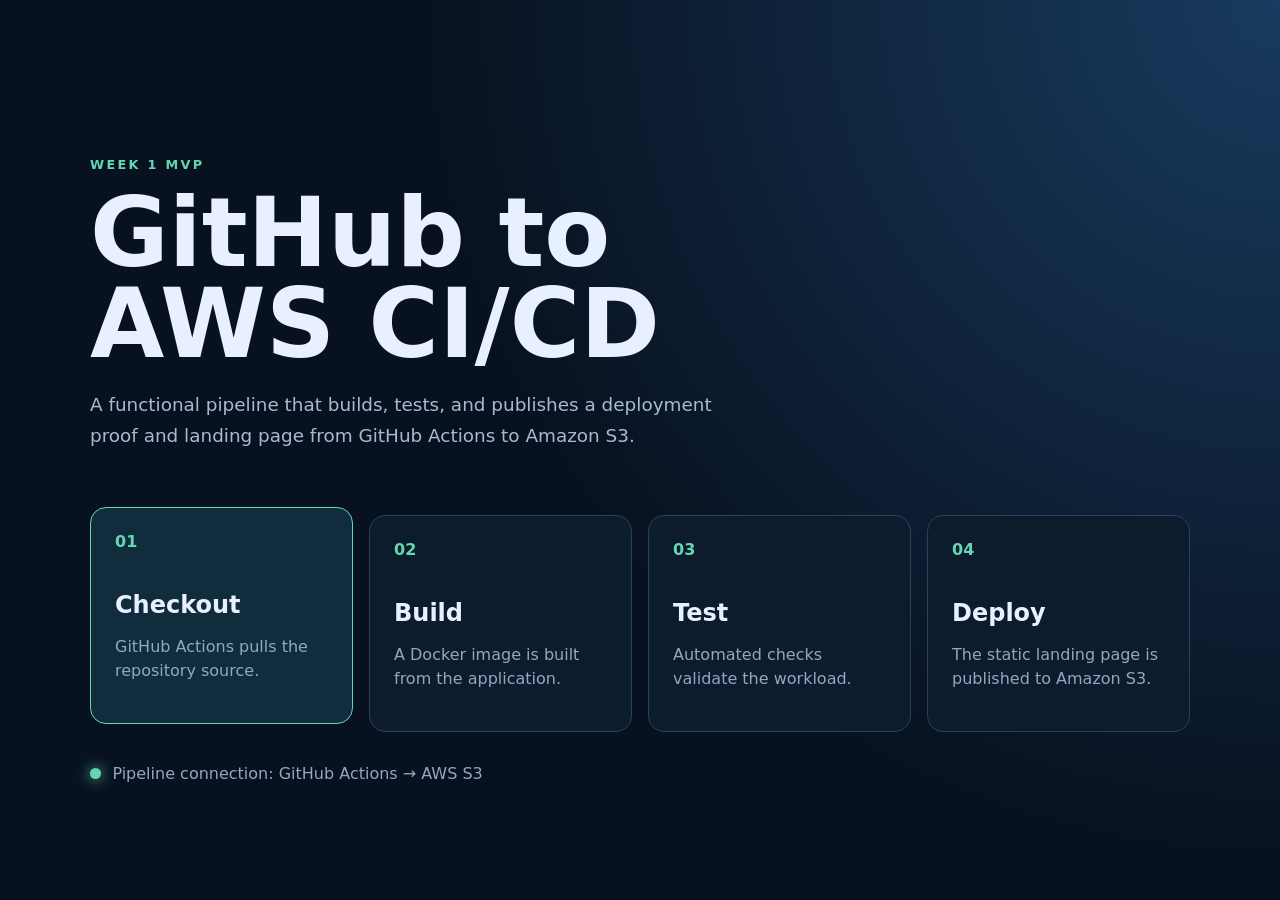
==== site/index.html @ 6fbb1c0e "Deploy landing page to S3" ====
<!doctype html>
<html lang="en">
  <head>
    <meta charset="utf-8">
    <meta name="viewport" content="width=device-width, initial-scale=1">
    <title>GitHub to AWS CI/CD</title>
    <link rel="stylesheet" href="style.css">
  </head>
  <body>
    <main class="container">
      <p class="eyebrow">WEEK 1 MVP</p>
      <h1>GitHub to AWS CI/CD</h1>
      <p class="intro">A functional pipeline that builds, tests, and publishes a deployment proof and landing page from GitHub Actions to Amazon S3.</p>
      <section class="pipeline" aria-label="CI/CD pipeline stages">
        <article class="stage"><span class="stage-number">01</span><h2>Checkout</h2><p>GitHub Actions pulls the repository source.</p></article>
        <article class="stage"><span class="stage-number">02</span><h2>Build</h2><p>A Docker image is built from the application.</p></article>
        <article class="stage"><span class="stage-number">03</span><h2>Test</h2><p>Automated checks validate the workload.</p></article>
        <article class="stage"><span class="stage-number">04</span><h2>Deploy</h2><p>The static landing page is published to Amazon S3.</p></article>
      </section>
      <footer><span class="status-dot" aria-hidden="true"></span><span>Pipeline connection: GitHub Actions → AWS S3</span></footer>
    </main>
    <script src="script.js"></script>
  </body>
</html>
---- site/style.css ----
:root { color-scheme: dark; font-family: Inter, ui-sans-serif, system-ui, sans-serif; background: #08111f; color: #e8f0ff; }
* { box-sizing: border-box; }
body { margin: 0; min-height: 100vh; background: radial-gradient(circle at top right, #183b5f, #08111f 55%); }
.container { width: min(1100px, 92%); margin: 0 auto; padding: 9rem 0 3rem; }
.eyebrow { color: #65d6b2; font-size: .8rem; font-weight: 800; letter-spacing: .18em; }
h1 { max-width: 720px; margin: 1rem 0; font-size: clamp(2.7rem, 8vw, 6rem); line-height: .95; }
.intro { max-width: 650px; color: #a8bad3; font-size: 1.15rem; line-height: 1.7; }
.pipeline { display: grid; grid-template-columns: repeat(4, 1fr); gap: 1rem; margin-top: 4rem; }
.stage { padding: 1.5rem; min-height: 190px; border: 1px solid #27415e; border-radius: 1rem; background: #0d1c2d; transition: transform .3s, border-color .3s, background .3s; }
.stage.active { transform: translateY(-8px); border-color: #65d6b2; background: #112d3d; }
.stage-number { color: #65d6b2; font-weight: 800; }
h2 { margin: 2.5rem 0 .5rem; }
.stage p { color: #91a7c2; line-height: 1.5; }
footer { display: flex; gap: .7rem; align-items: center; margin-top: 2rem; color: #91a7c2; }
.status-dot { width: .7rem; height: .7rem; border-radius: 50%; background: #65d6b2; box-shadow: 0 0 14px #65d6b2; }
@media (max-width: 760px) { .container { padding-top: 5rem; } .pipeline { grid-template-columns: 1fr 1fr; } }
@media (max-width: 460px) { .pipeline { grid-template-columns: 1fr; } }
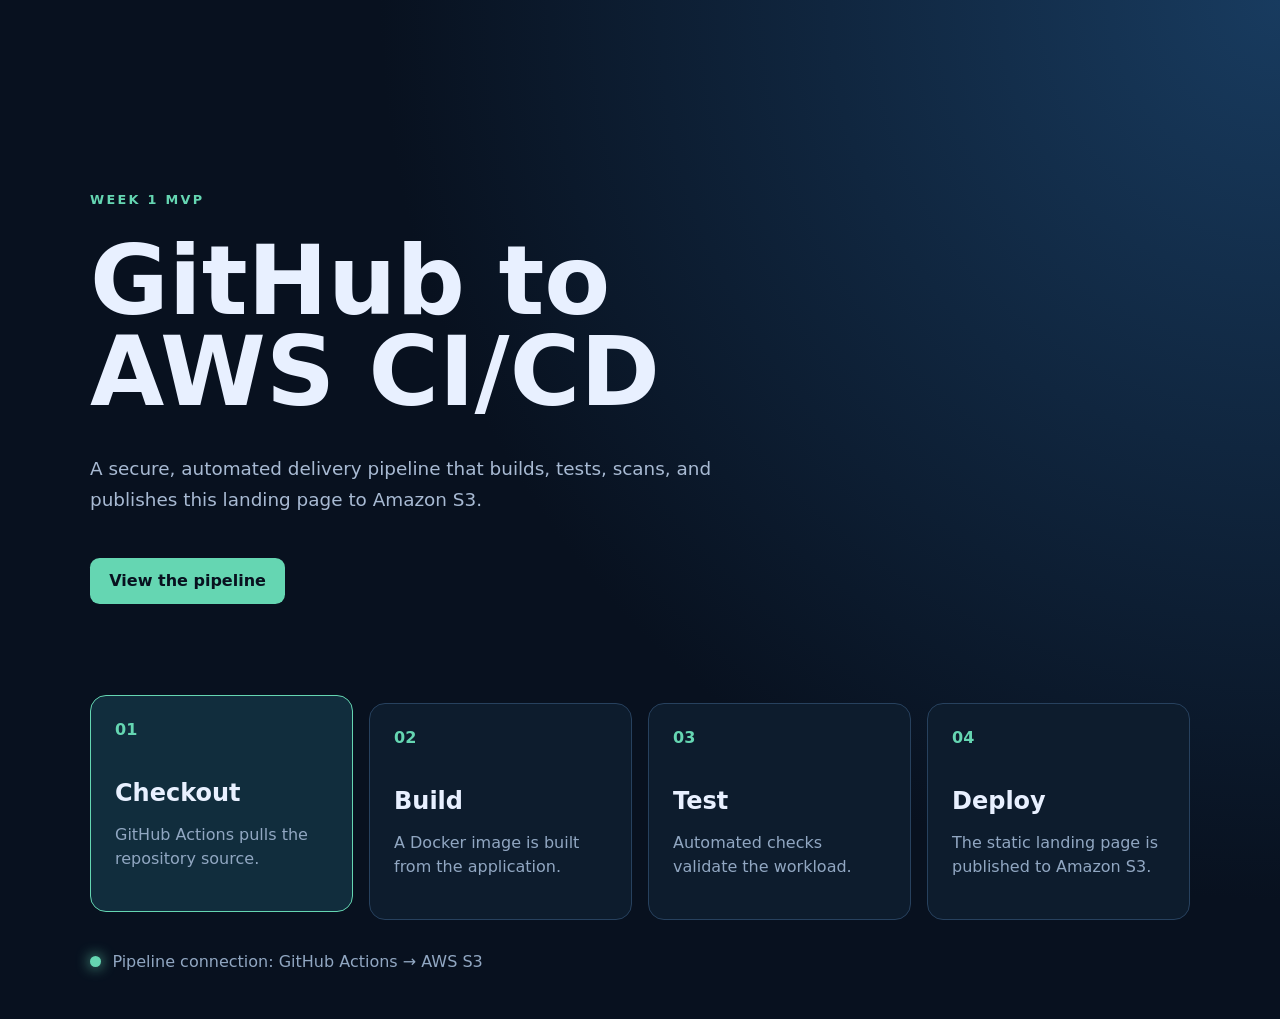
==== commit c421df88: "Improve one-page landing site" ====
--- a/site/index.html
+++ b/site/index.html
@@ -8,10 +8,14 @@
   </head>
   <body>
     <main class="container">
-      <p class="eyebrow">WEEK 1 MVP</p>
-      <h1>GitHub to AWS CI/CD</h1>
-      <p class="intro">A functional pipeline that builds, tests, and publishes a deployment proof and landing page from GitHub Actions to Amazon S3.</p>
-      <section class="pipeline" aria-label="CI/CD pipeline stages">
+      <section class="hero">
+        <p class="eyebrow">WEEK 1 MVP</p>
+        <h1>GitHub to AWS CI/CD</h1>
+        <p class="intro">A secure, automated delivery pipeline that builds, tests, scans, and publishes this landing page to Amazon S3.</p>
+        <a class="button" href="#pipeline">View the pipeline</a>
+      </section>
+
+      <section id="pipeline" class="pipeline" aria-label="CI/CD pipeline stages">
         <article class="stage"><span class="stage-number">01</span><h2>Checkout</h2><p>GitHub Actions pulls the repository source.</p></article>
         <article class="stage"><span class="stage-number">02</span><h2>Build</h2><p>A Docker image is built from the application.</p></article>
         <article class="stage"><span class="stage-number">03</span><h2>Test</h2><p>Automated checks validate the workload.</p></article>
--- a/site/style.css
+++ b/site/style.css
@@ -2,9 +2,11 @@
 * { box-sizing: border-box; }
 body { margin: 0; min-height: 100vh; background: radial-gradient(circle at top right, #183b5f, #08111f 55%); }
 .container { width: min(1100px, 92%); margin: 0 auto; padding: 9rem 0 3rem; }
+.hero { min-height: 55vh; display: flex; flex-direction: column; align-items: flex-start; justify-content: center; }
 .eyebrow { color: #65d6b2; font-size: .8rem; font-weight: 800; letter-spacing: .18em; }
 h1 { max-width: 720px; margin: 1rem 0; font-size: clamp(2.7rem, 8vw, 6rem); line-height: .95; }
 .intro { max-width: 650px; color: #a8bad3; font-size: 1.15rem; line-height: 1.7; }
+.button { margin-top: 1.5rem; padding: .85rem 1.2rem; border-radius: .6rem; background: #65d6b2; color: #08111f; font-weight: 800; text-decoration: none; }
 .pipeline { display: grid; grid-template-columns: repeat(4, 1fr); gap: 1rem; margin-top: 4rem; }
 .stage { padding: 1.5rem; min-height: 190px; border: 1px solid #27415e; border-radius: 1rem; background: #0d1c2d; transition: transform .3s, border-color .3s, background .3s; }
 .stage.active { transform: translateY(-8px); border-color: #65d6b2; background: #112d3d; }
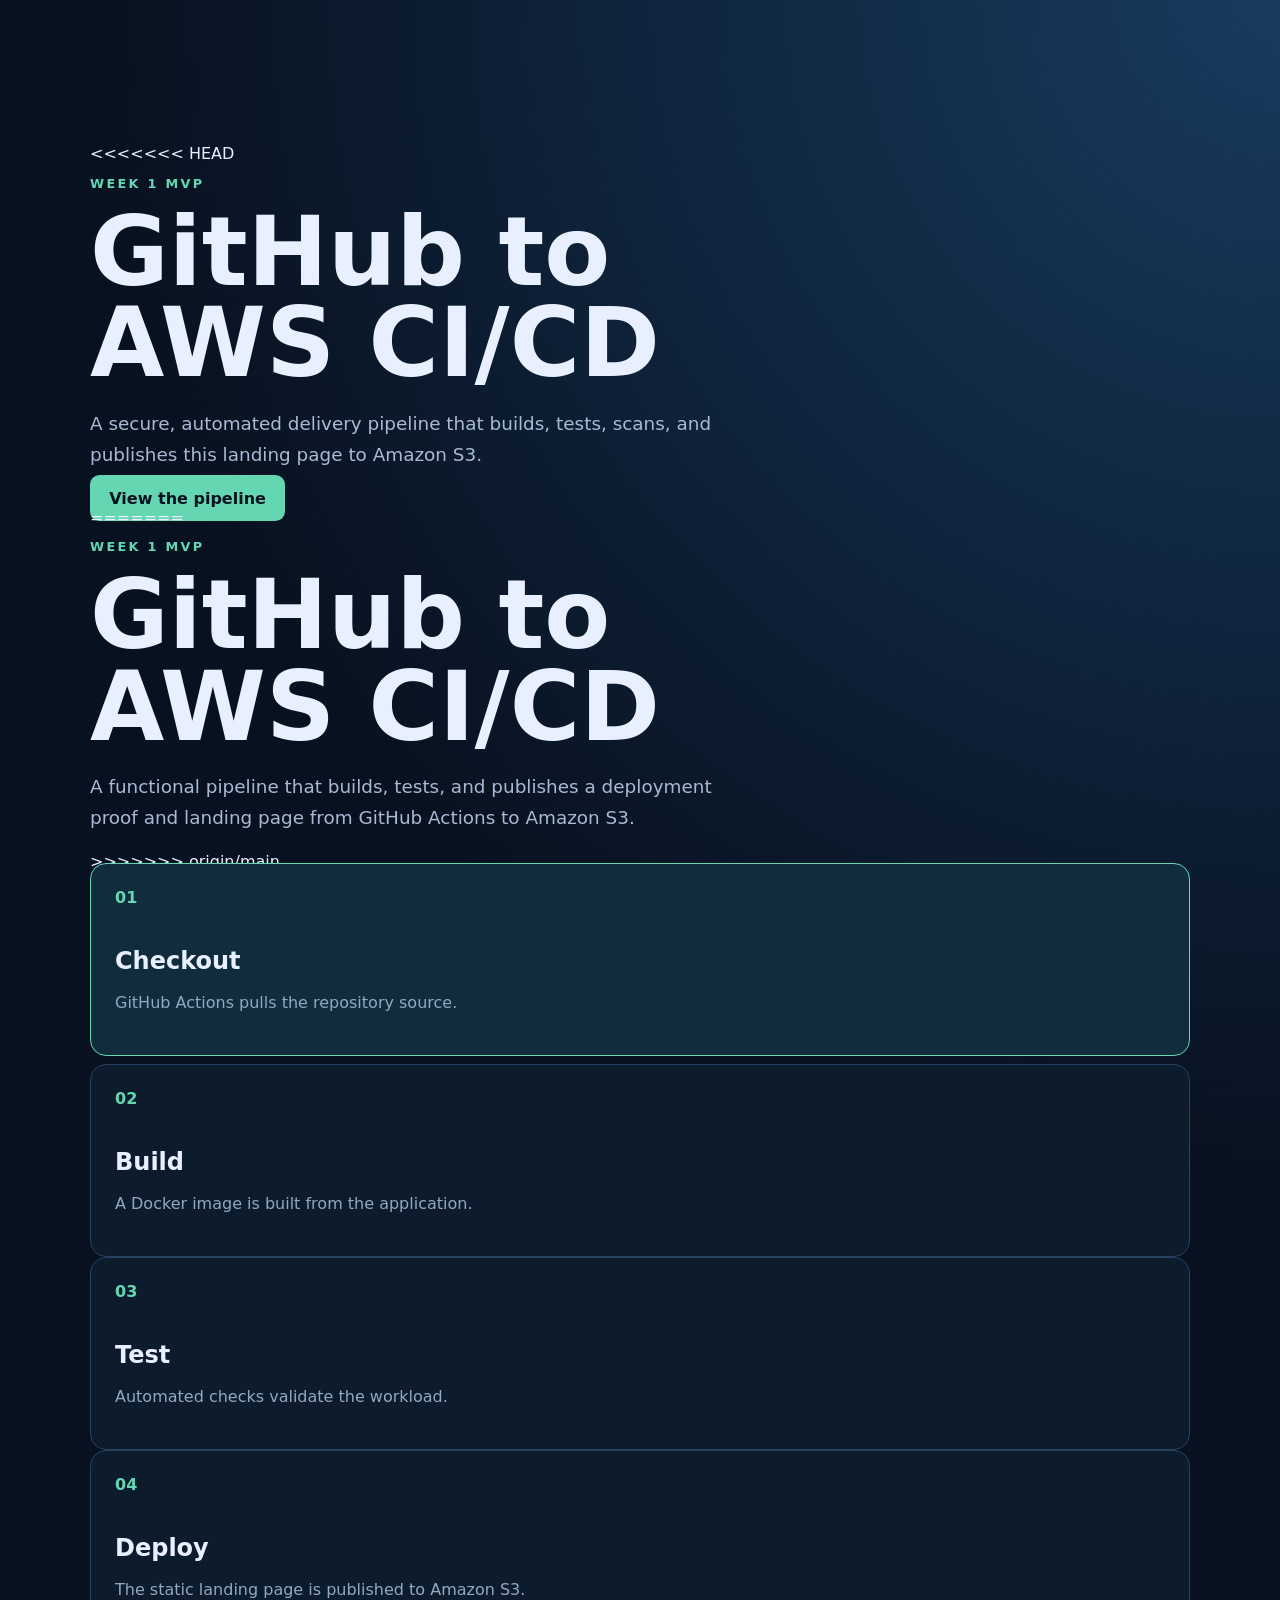
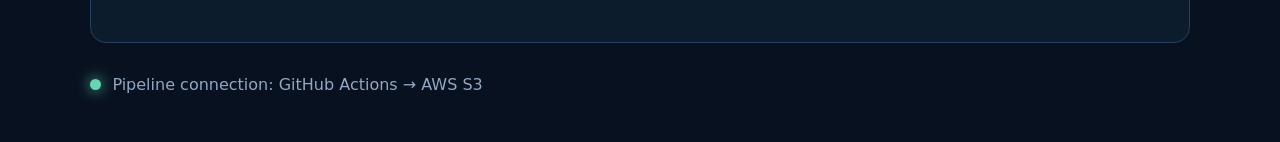
==== commit bac3c3bd: "Resolve stage and main conflicts" ====
--- a/site/index.html
+++ b/site/index.html
@@ -8,6 +8,7 @@
   </head>
   <body>
     <main class="container">
+<<<<<<< HEAD
       <section class="hero">
         <p class="eyebrow">WEEK 1 MVP</p>
         <h1>GitHub to AWS CI/CD</h1>
@@ -16,6 +17,12 @@
       </section>
 
       <section id="pipeline" class="pipeline" aria-label="CI/CD pipeline stages">
+=======
+      <p class="eyebrow">WEEK 1 MVP</p>
+      <h1>GitHub to AWS CI/CD</h1>
+      <p class="intro">A functional pipeline that builds, tests, and publishes a deployment proof and landing page from GitHub Actions to Amazon S3.</p>
+      <section class="pipeline" aria-label="CI/CD pipeline stages">
+>>>>>>> origin/main
         <article class="stage"><span class="stage-number">01</span><h2>Checkout</h2><p>GitHub Actions pulls the repository source.</p></article>
         <article class="stage"><span class="stage-number">02</span><h2>Build</h2><p>A Docker image is built from the application.</p></article>
         <article class="stage"><span class="stage-number">03</span><h2>Test</h2><p>Automated checks validate the workload.</p></article>
--- a/site/style.css
+++ b/site/style.css
@@ -2,11 +2,17 @@
 * { box-sizing: border-box; }
 body { margin: 0; min-height: 100vh; background: radial-gradient(circle at top right, #183b5f, #08111f 55%); }
 .container { width: min(1100px, 92%); margin: 0 auto; padding: 9rem 0 3rem; }
+<<<<<<< HEAD
 .hero { min-height: 55vh; display: flex; flex-direction: column; align-items: flex-start; justify-content: center; }
 .eyebrow { color: #65d6b2; font-size: .8rem; font-weight: 800; letter-spacing: .18em; }
 h1 { max-width: 720px; margin: 1rem 0; font-size: clamp(2.7rem, 8vw, 6rem); line-height: .95; }
 .intro { max-width: 650px; color: #a8bad3; font-size: 1.15rem; line-height: 1.7; }
 .button { margin-top: 1.5rem; padding: .85rem 1.2rem; border-radius: .6rem; background: #65d6b2; color: #08111f; font-weight: 800; text-decoration: none; }
+=======
+.eyebrow { color: #65d6b2; font-size: .8rem; font-weight: 800; letter-spacing: .18em; }
+h1 { max-width: 720px; margin: 1rem 0; font-size: clamp(2.7rem, 8vw, 6rem); line-height: .95; }
+.intro { max-width: 650px; color: #a8bad3; font-size: 1.15rem; line-height: 1.7; }
+>>>>>>> origin/main
 .pipeline { display: grid; grid-template-columns: repeat(4, 1fr); gap: 1rem; margin-top: 4rem; }
 .stage { padding: 1.5rem; min-height: 190px; border: 1px solid #27415e; border-radius: 1rem; background: #0d1c2d; transition: transform .3s, border-color .3s, background .3s; }
 .stage.active { transform: translateY(-8px); border-color: #65d6b2; background: #112d3d; }
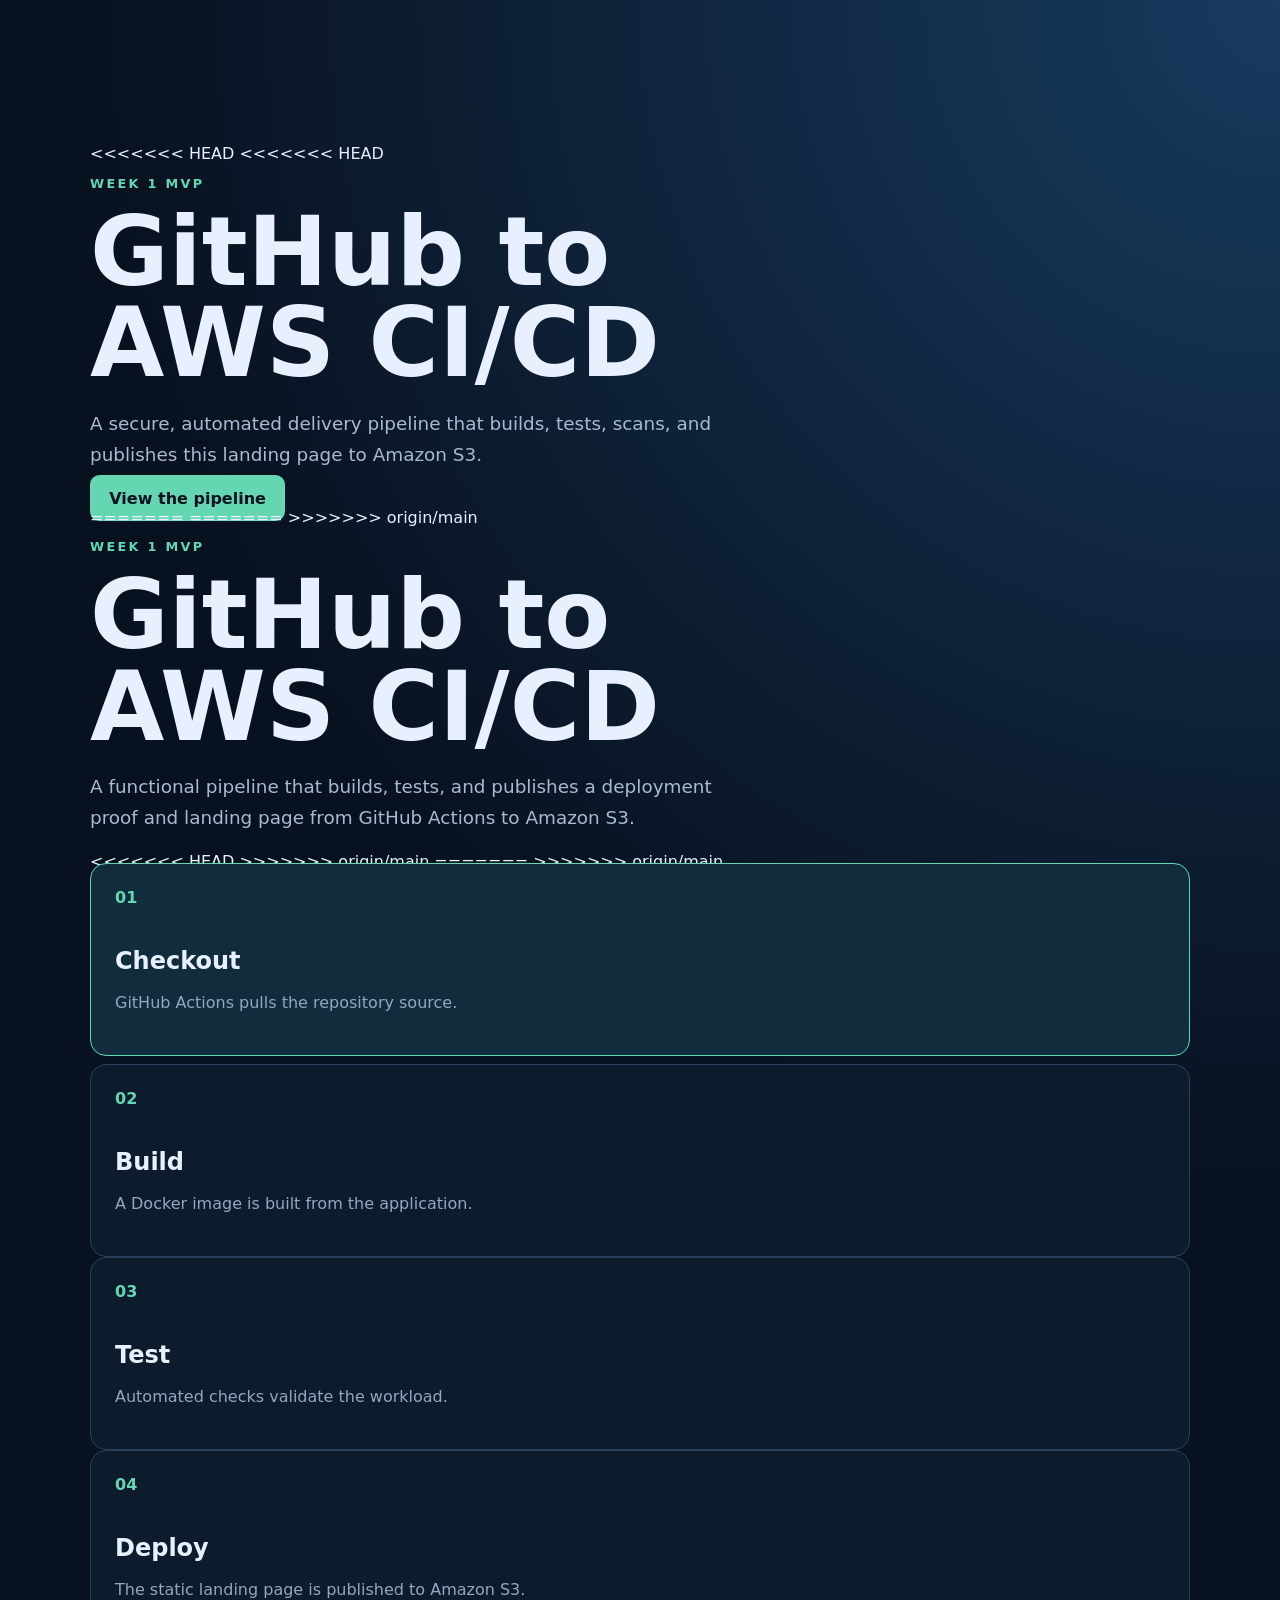
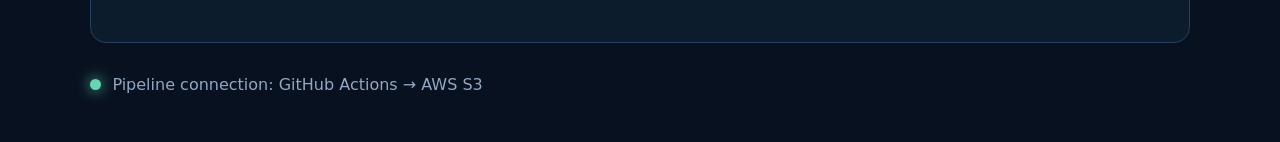
==== commit 82eb0c35: "Resolve stage main conflicts" ====
--- a/site/index.html
+++ b/site/index.html
@@ -9,6 +9,7 @@
   <body>
     <main class="container">
 <<<<<<< HEAD
+<<<<<<< HEAD
       <section class="hero">
         <p class="eyebrow">WEEK 1 MVP</p>
         <h1>GitHub to AWS CI/CD</h1>
@@ -18,10 +19,15 @@
 
       <section id="pipeline" class="pipeline" aria-label="CI/CD pipeline stages">
 =======
+=======
+>>>>>>> origin/main
       <p class="eyebrow">WEEK 1 MVP</p>
       <h1>GitHub to AWS CI/CD</h1>
       <p class="intro">A functional pipeline that builds, tests, and publishes a deployment proof and landing page from GitHub Actions to Amazon S3.</p>
       <section class="pipeline" aria-label="CI/CD pipeline stages">
+<<<<<<< HEAD
+>>>>>>> origin/main
+=======
 >>>>>>> origin/main
         <article class="stage"><span class="stage-number">01</span><h2>Checkout</h2><p>GitHub Actions pulls the repository source.</p></article>
         <article class="stage"><span class="stage-number">02</span><h2>Build</h2><p>A Docker image is built from the application.</p></article>
--- a/site/style.css
+++ b/site/style.css
@@ -2,12 +2,18 @@
 * { box-sizing: border-box; }
 body { margin: 0; min-height: 100vh; background: radial-gradient(circle at top right, #183b5f, #08111f 55%); }
 .container { width: min(1100px, 92%); margin: 0 auto; padding: 9rem 0 3rem; }
+<<<<<<< HEAD
 <<<<<<< HEAD
 .hero { min-height: 55vh; display: flex; flex-direction: column; align-items: flex-start; justify-content: center; }
 .eyebrow { color: #65d6b2; font-size: .8rem; font-weight: 800; letter-spacing: .18em; }
 h1 { max-width: 720px; margin: 1rem 0; font-size: clamp(2.7rem, 8vw, 6rem); line-height: .95; }
 .intro { max-width: 650px; color: #a8bad3; font-size: 1.15rem; line-height: 1.7; }
 .button { margin-top: 1.5rem; padding: .85rem 1.2rem; border-radius: .6rem; background: #65d6b2; color: #08111f; font-weight: 800; text-decoration: none; }
+=======
+.eyebrow { color: #65d6b2; font-size: .8rem; font-weight: 800; letter-spacing: .18em; }
+h1 { max-width: 720px; margin: 1rem 0; font-size: clamp(2.7rem, 8vw, 6rem); line-height: .95; }
+.intro { max-width: 650px; color: #a8bad3; font-size: 1.15rem; line-height: 1.7; }
+>>>>>>> origin/main
 =======
 .eyebrow { color: #65d6b2; font-size: .8rem; font-weight: 800; letter-spacing: .18em; }
 h1 { max-width: 720px; margin: 1rem 0; font-size: clamp(2.7rem, 8vw, 6rem); line-height: .95; }
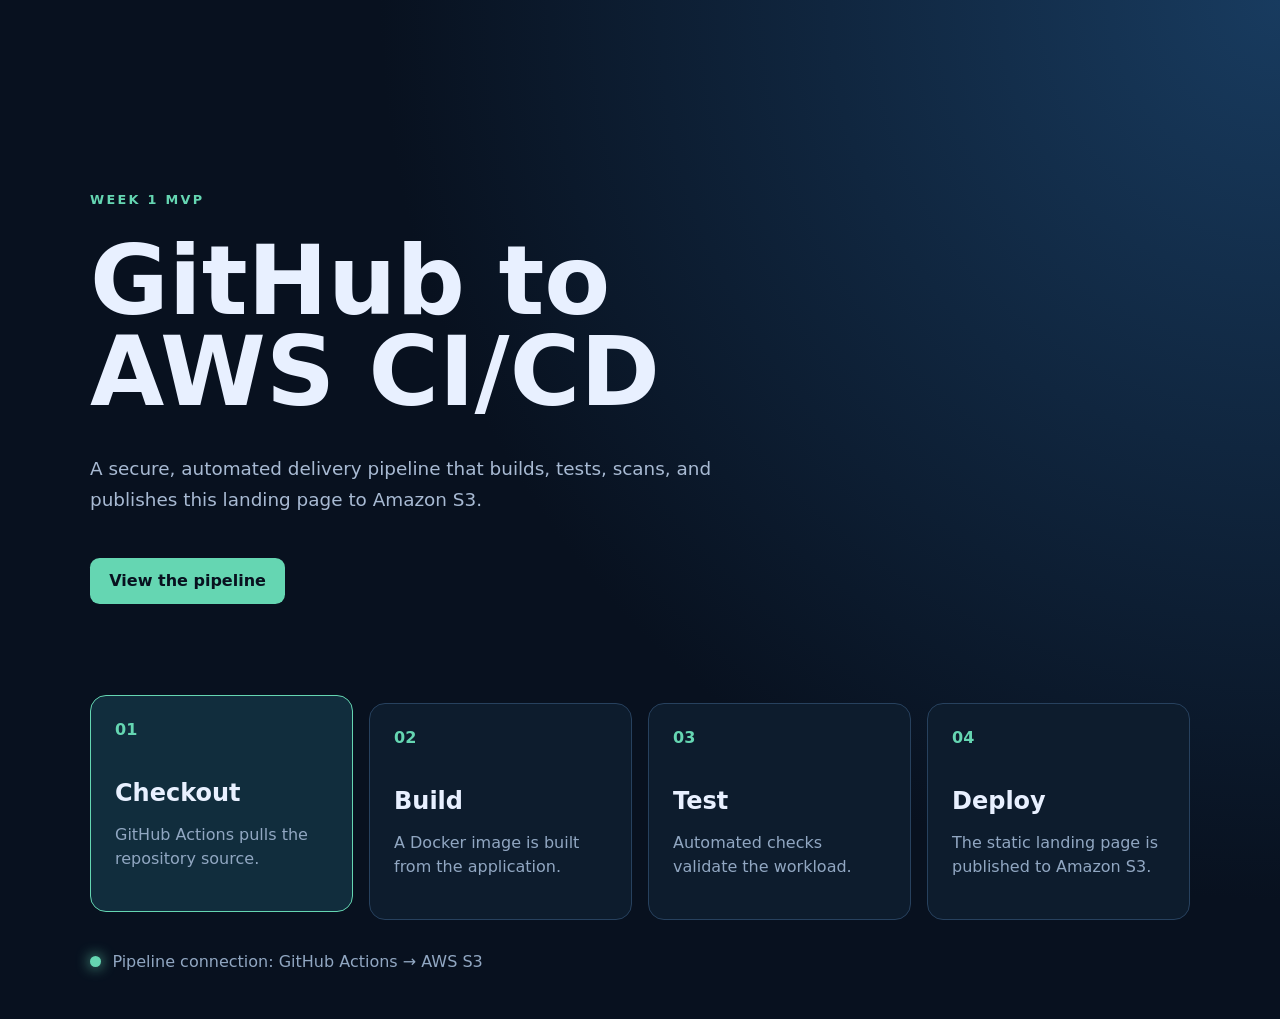
==== commit 5dbf7e1a: "Resolve stage and main website conflicts" ====
--- a/site/index.html
+++ b/site/index.html
@@ -8,8 +8,6 @@
   </head>
   <body>
     <main class="container">
-<<<<<<< HEAD
-<<<<<<< HEAD
       <section class="hero">
         <p class="eyebrow">WEEK 1 MVP</p>
         <h1>GitHub to AWS CI/CD</h1>
@@ -18,17 +16,6 @@
       </section>
 
       <section id="pipeline" class="pipeline" aria-label="CI/CD pipeline stages">
-=======
-=======
->>>>>>> origin/main
-      <p class="eyebrow">WEEK 1 MVP</p>
-      <h1>GitHub to AWS CI/CD</h1>
-      <p class="intro">A functional pipeline that builds, tests, and publishes a deployment proof and landing page from GitHub Actions to Amazon S3.</p>
-      <section class="pipeline" aria-label="CI/CD pipeline stages">
-<<<<<<< HEAD
->>>>>>> origin/main
-=======
->>>>>>> origin/main
         <article class="stage"><span class="stage-number">01</span><h2>Checkout</h2><p>GitHub Actions pulls the repository source.</p></article>
         <article class="stage"><span class="stage-number">02</span><h2>Build</h2><p>A Docker image is built from the application.</p></article>
         <article class="stage"><span class="stage-number">03</span><h2>Test</h2><p>Automated checks validate the workload.</p></article>
--- a/site/style.css
+++ b/site/style.css
@@ -2,23 +2,11 @@
 * { box-sizing: border-box; }
 body { margin: 0; min-height: 100vh; background: radial-gradient(circle at top right, #183b5f, #08111f 55%); }
 .container { width: min(1100px, 92%); margin: 0 auto; padding: 9rem 0 3rem; }
-<<<<<<< HEAD
-<<<<<<< HEAD
 .hero { min-height: 55vh; display: flex; flex-direction: column; align-items: flex-start; justify-content: center; }
 .eyebrow { color: #65d6b2; font-size: .8rem; font-weight: 800; letter-spacing: .18em; }
 h1 { max-width: 720px; margin: 1rem 0; font-size: clamp(2.7rem, 8vw, 6rem); line-height: .95; }
 .intro { max-width: 650px; color: #a8bad3; font-size: 1.15rem; line-height: 1.7; }
 .button { margin-top: 1.5rem; padding: .85rem 1.2rem; border-radius: .6rem; background: #65d6b2; color: #08111f; font-weight: 800; text-decoration: none; }
-=======
-.eyebrow { color: #65d6b2; font-size: .8rem; font-weight: 800; letter-spacing: .18em; }
-h1 { max-width: 720px; margin: 1rem 0; font-size: clamp(2.7rem, 8vw, 6rem); line-height: .95; }
-.intro { max-width: 650px; color: #a8bad3; font-size: 1.15rem; line-height: 1.7; }
->>>>>>> origin/main
-=======
-.eyebrow { color: #65d6b2; font-size: .8rem; font-weight: 800; letter-spacing: .18em; }
-h1 { max-width: 720px; margin: 1rem 0; font-size: clamp(2.7rem, 8vw, 6rem); line-height: .95; }
-.intro { max-width: 650px; color: #a8bad3; font-size: 1.15rem; line-height: 1.7; }
->>>>>>> origin/main
 .pipeline { display: grid; grid-template-columns: repeat(4, 1fr); gap: 1rem; margin-top: 4rem; }
 .stage { padding: 1.5rem; min-height: 190px; border: 1px solid #27415e; border-radius: 1rem; background: #0d1c2d; transition: transform .3s, border-color .3s, background .3s; }
 .stage.active { transform: translateY(-8px); border-color: #65d6b2; background: #112d3d; }
